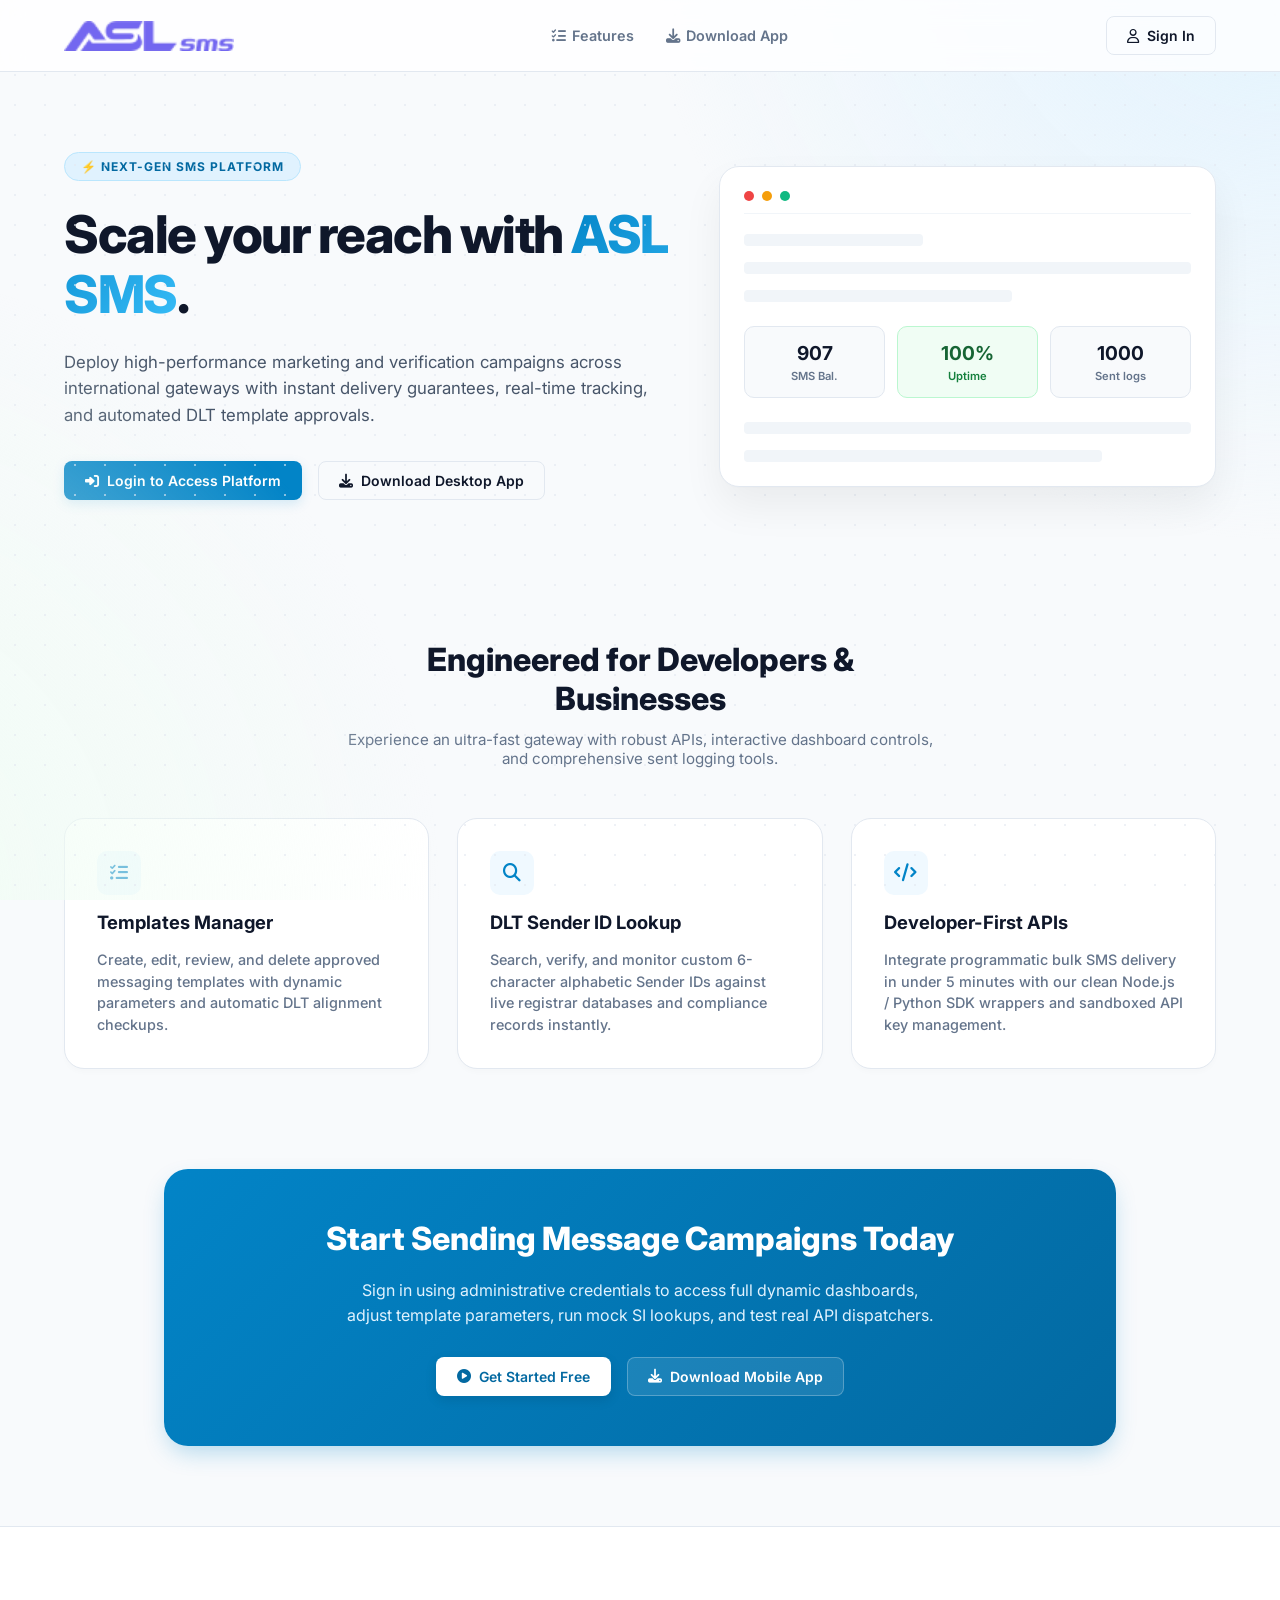
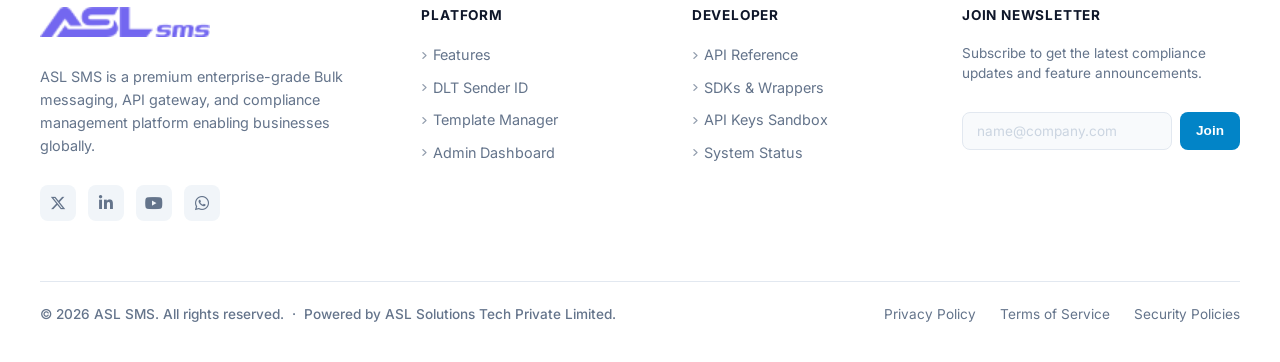
==== index.html @ 29012295 "check updates" ====
<!DOCTYPE html>
<html lang="en">
<head>
  <meta charset="UTF-8">
  <meta http-equiv="X-UA-Compatible" content="IE=edge">
  <meta name="viewport" content="width=device-width, initial-scale=1.0">
  <meta name="description" content="ASL SMS - High-Performance Bulk SMS & Notification Platform">
  <title>ASL SMS | Bulk Messaging Platform</title>
  <!-- Google Fonts: Inter -->
  <link rel="preconnect" href="https://fonts.googleapis.com">
  <link rel="preconnect" href="https://fonts.gstatic.com" crossorigin>
  <link href="https://fonts.googleapis.com/css2?family=Inter:wght@300;400;500;600;700;800&display=swap" rel="stylesheet">
  <!-- Font Awesome -->
  <link rel="stylesheet" href="https://cdnjs.cloudflare.com/ajax/libs/font-awesome/6.4.0/css/all.min.css">
  <!-- Standardized Styles -->
  <link rel="stylesheet" href="assets/css/style.css">
  <style>
    /* ---- Header/Navbar ---- */
    header {
      backdrop-filter: blur(12px);
      background: rgba(255, 255, 255, 0.8);
      border-bottom: 1px solid var(--border);
      position: sticky;
      top: 0;
      z-index: 100;
      transition: all 0.3s ease;
    }

    .nav-container {
      max-width: 1200px;
      margin: 0 auto;
      padding: 16px 24px;
      display: flex;
      align-items: center;
      justify-content: space-between;
    }

    .logo-wrap {
      display: flex;
      align-items: center;
      text-decoration: none;
      margin-bottom: 0 !important;
    }

    .logo-img {
      height: 30px;
      object-fit: contain;
      margin-bottom: 0 !important;
    }

    .nav-links {
      display: flex;
      align-items: center;
      gap: 32px;
    }

    .nav-link {
      color: var(--text-muted);
      text-decoration: none;
      font-size: 0.9rem;
      font-weight: 600;
      transition: color 0.2s;
    }

    .nav-link:hover {
      color: var(--brand);
    }

    .nav-actions {
      display: flex;
      align-items: center;
      gap: 16px;
    }

    .btn {
      padding: 10px 20px;
      border-radius: 8px;
      font-size: 0.875rem;
      font-weight: 600;
      text-decoration: none;
      transition: all 0.2s;
      cursor: pointer;
      display: inline-flex;
      align-items: center;
      gap: 8px;
    }

    .btn-text {
      color: var(--text-muted);
    }

    .btn-text:hover {
      color: var(--brand);
    }

    .btn-primary {
      background: var(--brand);
      color: white;
      box-shadow: 0 4px 12px rgba(2, 132, 199, 0.15);
      border: 1px solid transparent;
    }

    .btn-primary:hover {
      background: var(--brand-dark);
      transform: translateY(-1px);
      box-shadow: 0 6px 16px rgba(2, 132, 199, 0.25);
    }

    .btn-outline {
      background: transparent;
      border: 1px solid var(--border);
      color: var(--text);
    }

    .btn-outline:hover {
      background: #f1f5f9;
      border-color: #cbd5e1;
    }

    /* ---- Hero Section ---- */
    .hero {
      max-width: 1200px;
      margin: 0 auto;
      padding: 80px 24px;
      display: grid;
      grid-template-columns: 1.1fr 0.9fr;
      gap: 48px;
      align-items: center;
    }

    .hero-content {
      display: flex;
      flex-direction: column;
      gap: 24px;
    }

    .hero-tag {
      align-self: flex-start;
      background: #e0f2fe;
      border: 1px solid #bae6fd;
      padding: 6px 16px;
      border-radius: 30px;
      font-size: 0.75rem;
      font-weight: 700;
      color: var(--brand-dark);
      text-transform: uppercase;
      letter-spacing: 1px;
    }

    .hero-title {
      font-size: 3.25rem;
      font-weight: 800;
      line-height: 1.15;
      letter-spacing: -1.5px;
      color: var(--text);
    }

    .hero-title span {
      background: linear-gradient(135deg, var(--brand), var(--brand-light));
      -webkit-background-clip: text;
      background-clip: text;
      -webkit-text-fill-color: transparent;
    }

    .hero-desc {
      font-size: 1.05rem;
      line-height: 1.6;
      color: #475569;
    }

    .hero-actions {
      display: flex;
      align-items: center;
      gap: 16px;
      margin-top: 8px;
    }

    /* Floating dashboard mockup */
    .hero-visual {
      position: relative;
      display: flex;
      justify-content: center;
      align-items: center;
    }

    .mockup-card {
      width: 100%;
      background: var(--bg-card);
      border: 1px solid var(--border);
      border-radius: 20px;
      padding: 24px;
      box-shadow: 0 20px 40px rgba(0,0,0,0.06), 0 1px 3px rgba(0,0,0,0.02);
      position: relative;
      animation: float 6s ease-in-out infinite;
    }

    @keyframes float {
      0%, 100% { transform: translateY(0); }
      50% { transform: translateY(-10px); }
    }

    .mockup-header {
      display: flex;
      align-items: center;
      gap: 8px;
      margin-bottom: 20px;
      padding-bottom: 12px;
      border-bottom: 1px solid #f1f5f9;
    }

    .mockup-dot {
      width: 10px;
      height: 10px;
      border-radius: 50%;
    }

    .mockup-dot.red { background-color: #ef4444; }
    .mockup-dot.yellow { background-color: #f59e0b; }
    .mockup-dot.green { background-color: #10b981; }

    .mockup-body {
      display: flex;
      flex-direction: column;
      gap: 16px;
    }

    .mockup-bar {
      height: 12px;
      background: #f1f5f9;
      border-radius: 4px;
      width: 100%;
    }

    .mockup-bar.short {
      width: 60%;
    }

    .mockup-stats-grid {
      display: grid;
      grid-template-columns: repeat(3, 1fr);
      gap: 12px;
      margin: 8px 0;
    }

    .mockup-stat-box {
      background: #f8fafc;
      border: 1px solid var(--border);
      border-radius: 10px;
      padding: 14px;
      text-align: center;
    }

    .mockup-stat-val {
      font-size: 1.2rem;
      font-weight: 700;
      color: var(--text);
    }

    .mockup-stat-lbl {
      font-size: 0.7rem;
      color: var(--text-muted);
      margin-top: 4px;
      font-weight: 600;
    }

    /* ---- Features Section ---- */
    .features {
      max-width: 1200px;
      margin: 0 auto;
      padding: 60px 24px;
    }

    .section-header {
      text-align: center;
      max-width: 600px;
      margin: 0 auto 50px auto;
      display: flex;
      flex-direction: column;
      gap: 12px;
    }

    .section-title {
      font-size: 2rem;
      font-weight: 800;
      color: var(--text);
    }

    .section-desc {
      font-size: 0.95rem;
      color: var(--text-muted);
    }

    .features-grid {
      display: grid;
      grid-template-columns: repeat(3, 1fr);
      gap: 28px;
    }

    .feature-card {
      background: var(--bg-card);
      border: 1px solid var(--border);
      border-radius: 20px;
      padding: 32px;
      transition: all 0.3s ease;
      display: flex;
      flex-direction: column;
      gap: 16px;
      box-shadow: 0 4px 6px -1px rgba(0,0,0,0.02);
    }

    .feature-card:hover {
      transform: translateY(-4px);
      box-shadow: 0 12px 20px -3px rgba(0,0,0,0.05), 0 4px 6px -2px rgba(0,0,0,0.05);
      border-color: var(--brand-light);
    }

    .feature-icon {
      width: 44px;
      height: 44px;
      border-radius: 10px;
      background: #f0f9ff;
      color: var(--brand);
      display: flex;
      align-items: center;
      justify-content: center;
      font-size: 18px;
    }

    .feature-title {
      font-size: 1.15rem;
      font-weight: 700;
      color: var(--text);
    }

    .feature-desc {
      font-size: 0.9rem;
      line-height: 1.5;
      color: var(--text-muted);
      font-weight: 500;
    }

    /* ---- CTA Section ---- */
    .cta {
      max-width: 1000px;
      margin: 40px auto 80px auto;
      padding: 0 24px;
    }

    .cta-card {
      background: linear-gradient(135deg, #0284c7 0%, #0369a1 100%);
      border-radius: 24px;
      padding: 50px 40px;
      text-align: center;
      position: relative;
      overflow: hidden;
      box-shadow: 0 10px 25px -5px rgba(2, 132, 199, 0.3);
      display: flex;
      flex-direction: column;
      align-items: center;
      gap: 20px;
      color: white;
    }

    .cta-title {
      font-size: 2rem;
      font-weight: 800;
      color: #fff;
    }

    .cta-desc {
      font-size: 1rem;
      color: #e0f2fe;
      max-width: 600px;
      line-height: 1.6;
    }

    .cta-card .btn-outline {
      background: rgba(255,255,255,0.1);
      border-color: rgba(255,255,255,0.25);
      color: white;
    }
    .cta-card .btn-outline:hover {
      background: rgba(255,255,255,0.2);
    }

    .cta-card .btn-primary {
      background: white;
      color: var(--brand-dark);
      box-shadow: 0 4px 12px rgba(0,0,0,0.1);
    }
    .cta-card .btn-primary:hover {
      background: #f8fafc;
      transform: translateY(-1px);
    }

    /* ---- Footer ---- */
    footer {
      background: var(--bg-card);
      border-top: 1px solid var(--border);
      padding: 80px 24px 40px 24px;
      margin-top: 80px;
      position: relative;
      z-index: 10;
    }

    .footer-container {
      max-width: 1200px;
      margin: 0 auto;
      display: grid;
      grid-template-columns: 1.2fr 0.8fr 0.8fr 1fr;
      gap: 48px;
    }

    .footer-col {
      display: flex;
      flex-direction: column;
      gap: 20px;
    }

    .footer-logo-desc {
      font-size: 0.9rem;
      line-height: 1.6;
      color: var(--text-muted);
      margin-top: 8px;
    }

    .footer-socials {
      display: flex;
      gap: 12px;
      margin-top: 8px;
    }

    .footer-social-icon {
      width: 36px;
      height: 36px;
      border-radius: 8px;
      background: #f1f5f9;
      color: var(--text-muted);
      display: flex;
      align-items: center;
      justify-content: center;
      font-size: 16px;
      text-decoration: none;
      transition: all 0.2s ease;
      border: 1px solid transparent;
    }

    .footer-social-icon:hover {
      background: var(--brand);
      color: white;
      transform: translateY(-2px);
      box-shadow: 0 4px 10px var(--brand-glow);
    }

    .footer-title {
      font-size: 0.85rem;
      font-weight: 700;
      text-transform: uppercase;
      letter-spacing: 0.8px;
      color: var(--text);
    }

    .footer-links {
      display: flex;
      flex-direction: column;
      gap: 12px;
      list-style: none;
    }

    .footer-link {
      font-size: 0.9rem;
      color: var(--text-muted);
      text-decoration: none;
      transition: color 0.15s ease, padding-left 0.15s ease;
      display: inline-flex;
      align-items: center;
    }

    .footer-link:hover {
      color: var(--brand);
      padding-left: 4px;
    }

    .footer-newsletter-desc {
      font-size: 0.85rem;
      line-height: 1.5;
      color: var(--text-muted);
    }

    .footer-newsletter-form {
      display: flex;
      gap: 8px;
      margin-top: 8px;
    }

    .footer-newsletter-form input {
      flex: 1;
      padding: 10px 14px;
      border: 1px solid var(--border);
      border-radius: 8px;
      font-size: 0.85rem;
      outline: none;
      background: #f8fafc;
      transition: all 0.2s;
    }

    .footer-newsletter-form input:focus {
      background: white;
      border-color: var(--brand);
      box-shadow: 0 0 0 3px var(--brand-glow);
    }

    .footer-newsletter-form button {
      padding: 10px 16px;
      background: var(--brand);
      color: white;
      border: none;
      border-radius: 8px;
      cursor: pointer;
      font-size: 0.85rem;
      font-weight: 600;
      transition: all 0.2s;
    }

    .footer-newsletter-form button:hover {
      background: var(--brand-hover);
    }

    /* Footer Bottom copyright */
    .footer-bottom {
      max-width: 1200px;
      margin: 60px auto 0 auto;
      padding-top: 24px;
      border-top: 1px solid var(--border);
      display: flex;
      justify-content: space-between;
      align-items: center;
      flex-wrap: wrap;
      gap: 16px;
    }

    .footer-copyright {
      font-size: 0.85rem;
      color: var(--text-muted);
      font-weight: 500;
    }

    .footer-bottom-links {
      display: flex;
      gap: 24px;
    }

    .footer-bottom-link {
      font-size: 0.85rem;
      color: var(--text-muted);
      text-decoration: none;
      transition: color 0.15s;
    }

    .footer-bottom-link:hover {
      color: var(--brand);
    }

    /* ---- Responsive ---- */
    @media (max-width: 960px) {
      .hero {
        grid-template-columns: 1fr;
        padding: 50px 24px;
        text-align: center;
      }
      .hero-tag {
        align-self: center;
      }
      .hero-actions {
        justify-content: center;
      }
      .hero-title {
        font-size: 2.5rem;
      }
      .features-grid {
        grid-template-columns: 1fr;
      }
      .cta-card {
        padding: 40px 24px;
      }
      .footer-container {
        grid-template-columns: 1fr 1fr;
        gap: 40px;
      }
    }

    @media (max-width: 560px) {
      footer {
        padding: 60px 20px 30px 20px;
        margin-top: 60px;
      }
      .footer-container {
        grid-template-columns: 1fr;
        gap: 32px;
      }
      .footer-bottom {
        flex-direction: column;
        align-items: center;
        text-align: center;
        margin-top: 40px;
        gap: 12px;
      }
      .footer-bottom-links {
        justify-content: center;
        flex-wrap: wrap;
        gap: 16px;
      }
    }
  </style>
</head>
<body>

  <div class="bg-decor"></div>
  <div class="bg-grid"></div>

  <!-- NAVBAR -->
  <header>
    <div class="nav-container">
      <a href="index.html" class="logo-wrap">
        <img class="logo-img" src="assets/img/logo/logo.png" alt="ASL SMS Logo">
      </a>

      <div class="nav-links">
        <a href="#features" class="nav-link"><i class="fa-solid fa-list-check" style="margin-right: 6px;"></i>Features</a>
        <a href="#" class="nav-link" onclick="triggerAppDownload(event)"><i class="fa-solid fa-download" style="margin-right: 6px;"></i>Download App</a>
      </div>

      <div class="nav-actions">
        <a href="login.html" class="btn btn-outline" id="signInBtn"><i class="fa-regular fa-user"></i>Sign In</a>
        <a href="dashboard.html" class="btn btn-primary" id="launchBtn" style="display: none;"><i class="fa-solid fa-chart-simple"></i>Go to Dashboard</a>
      </div>
    </div>
  </header>

  <!-- HERO SECTION -->
  <section class="hero">
    <div class="hero-content">
      <span class="hero-tag">⚡ Next-Gen SMS Platform</span>
      <h1 class="hero-title">Scale your reach with <span>ASL SMS</span>.</h1>
      <p class="hero-desc">Deploy high-performance marketing and verification campaigns across international gateways with instant delivery guarantees, real-time tracking, and automated DLT template approvals.</p>
      
      <div class="hero-actions">
        <a href="login.html" class="btn btn-primary" id="heroPrimaryBtn"><i class="fa-solid fa-right-to-bracket"></i>Login to Access Platform</a>
        <a href="#" class="btn btn-outline" onclick="triggerAppDownload(event)"><i class="fa-solid fa-download"></i>Download Desktop App</a>
      </div>
    </div>

    <div class="hero-visual">
      <div class="mockup-card">
        <div class="mockup-header">
          <span class="mockup-dot red"></span>
          <span class="mockup-dot yellow"></span>
          <span class="mockup-dot green"></span>
        </div>
        <div class="mockup-body">
          <div class="mockup-bar" style="width: 40%"></div>
          <div class="mockup-bar"></div>
          <div class="mockup-bar short"></div>
          
          <div class="mockup-stats-grid">
            <div class="mockup-stat-box">
              <div class="mockup-stat-val">907</div>
              <div class="mockup-stat-lbl">SMS Bal.</div>
            </div>
            <div class="mockup-stat-box" style="background: #f0fdf4; border-color: #bbf7d0;">
              <div class="mockup-stat-val" style="color: #166534;">100%</div>
              <div class="mockup-stat-lbl" style="color: #15803d;">Uptime</div>
            </div>
            <div class="mockup-stat-box">
              <div class="mockup-stat-val">1000</div>
              <div class="mockup-stat-lbl">Sent logs</div>
            </div>
          </div>

          <div class="mockup-bar"></div>
          <div class="mockup-bar" style="width: 80%;"></div>
        </div>
      </div>
    </div>
  </section>

  <!-- FEATURES -->
  <section class="features" id="features">
    <div class="section-header">
      <h2 class="section-title">Engineered for Developers & Businesses</h2>
      <p class="section-desc">Experience an ultra-fast gateway with robust APIs, interactive dashboard controls, and comprehensive sent logging tools.</p>
    </div>

    <div class="features-grid">
      <!-- Card 1 -->
      <div class="feature-card">
        <div class="feature-icon">
          <i class="fa-solid fa-list-check"></i>
        </div>
        <h3 class="feature-title">Templates Manager</h3>
        <p class="feature-desc">Create, edit, review, and delete approved messaging templates with dynamic parameters and automatic DLT alignment checkups.</p>
      </div>

      <!-- Card 2 -->
      <div class="feature-card">
        <div class="feature-icon">
          <i class="fa-solid fa-magnifying-glass"></i>
        </div>
        <h3 class="feature-title">DLT Sender ID Lookup</h3>
        <p class="feature-desc">Search, verify, and monitor custom 6-character alphabetic Sender IDs against live registrar databases and compliance records instantly.</p>
      </div>

      <!-- Card 3 -->
      <div class="feature-card">
        <div class="feature-icon">
          <i class="fa-solid fa-code"></i>
        </div>
        <h3 class="feature-title">Developer-First APIs</h3>
        <p class="feature-desc">Integrate programmatic bulk SMS delivery in under 5 minutes with our clean Node.js / Python SDK wrappers and sandboxed API key management.</p>
      </div>
    </div>
  </section>

  <!-- CTA -->
  <section class="cta">
    <div class="cta-card">
      <h2 class="cta-title">Start Sending Message Campaigns Today</h2>
      <p class="cta-desc">Sign in using administrative credentials to access full dynamic dashboards, adjust template parameters, run mock SI lookups, and test real API dispatchers.</p>
      
      <div class="hero-actions">
        <a href="login.html" class="btn btn-primary" id="ctaPrimaryBtn"><i class="fa-solid fa-circle-play"></i>Get Started Free</a>
        <a href="#" class="btn btn-outline" onclick="triggerAppDownload(event)"><i class="fa-solid fa-download"></i>Download Mobile App</a>
      </div>
    </div>
  </section>

  <!-- FOOTER -->
  <footer>
    <div class="footer-container">
      <!-- Col 1: Brand & Logo -->
      <div class="footer-col">
        <a href="index.html" class="logo-wrap" style="text-align: left; margin-bottom: 0;">
          <img class="logo-img" src="assets/img/logo/logo.png" alt="ASL SMS Logo">
        </a>
        <p class="footer-logo-desc">ASL SMS is a premium enterprise-grade Bulk messaging, API gateway, and compliance management platform enabling businesses globally.</p>
        <div class="footer-socials">
          <a href="#" class="footer-social-icon" aria-label="X"><i class="fa-brands fa-x-twitter"></i></a>
          <a href="#" class="footer-social-icon" aria-label="LinkedIn"><i class="fa-brands fa-linkedin-in"></i></a>
          <a href="#" class="footer-social-icon" aria-label="Github"><i class="fa-brands fa-youtube"></i></a>
          <a href="#" class="footer-social-icon" aria-label="Status"><i class="fa-brands fa-whatsapp"></i></a>
        </div>
      </div>

      <!-- Col 2: Platform Features -->
      <div class="footer-col">
        <h4 class="footer-title">Platform</h4>
        <ul class="footer-links">
          <li><a href="#features" class="footer-link"><i class="fa-solid fa-angle-right" style="font-size: 10px; margin-right: 6px; opacity: 0.7;"></i>Features</a></li>
          <li><a href="login.html" class="footer-link"><i class="fa-solid fa-angle-right" style="font-size: 10px; margin-right: 6px; opacity: 0.7;"></i>DLT Sender ID</a></li>
          <li><a href="login.html" class="footer-link"><i class="fa-solid fa-angle-right" style="font-size: 10px; margin-right: 6px; opacity: 0.7;"></i>Template Manager</a></li>
          <li><a href="dashboard.html" class="footer-link"><i class="fa-solid fa-angle-right" style="font-size: 10px; margin-right: 6px; opacity: 0.7;"></i>Admin Dashboard</a></li>
        </ul>
      </div>

      <!-- Col 3: Support & Resources -->
      <div class="footer-col">
        <h4 class="footer-title">Developer</h4>
        <ul class="footer-links">
          <li><a href="login.html" class="footer-link"><i class="fa-solid fa-angle-right" style="font-size: 10px; margin-right: 6px; opacity: 0.7;"></i>API Reference</a></li>
          <li><a href="login.html" class="footer-link"><i class="fa-solid fa-angle-right" style="font-size: 10px; margin-right: 6px; opacity: 0.7;"></i>SDKs & Wrappers</a></li>
          <li><a href="login.html" class="footer-link"><i class="fa-solid fa-angle-right" style="font-size: 10px; margin-right: 6px; opacity: 0.7;"></i>API Keys Sandbox</a></li>
          <li><a href="#" class="footer-link"><i class="fa-solid fa-angle-right" style="font-size: 10px; margin-right: 6px; opacity: 0.7;"></i>System Status</a></li>
        </ul>
      </div>

      <!-- Col 4: Newsletter -->
      <div class="footer-col">
        <h4 class="footer-title">Join Newsletter</h4>
        <p class="footer-newsletter-desc">Subscribe to get the latest compliance updates and feature announcements.</p>
        <form class="footer-newsletter-form" onsubmit="event.preventDefault(); showToast('🎉 Subscribed successfully!');">
          <input type="email" placeholder="name@company.com" required>
          <button type="submit">Join</button>
        </form>
      </div>
    </div>

    <!-- Footer Bottom copyright -->
    <div class="footer-bottom">
      <div class="footer-copyright">
        © 2026 ASL SMS. All rights reserved. &nbsp;·&nbsp; Powered by <a href="#" class="footer-bottom-link">ASL Solutions Tech Private Limited.</a>
      </div>
      <div class="footer-bottom-links">
        <a href="#" class="footer-bottom-link">Privacy Policy</a>
        <a href="#" class="footer-bottom-link">Terms of Service</a>
        <a href="#" class="footer-bottom-link">Security Policies</a>
      </div>
    </div>
  </footer>

  <!-- Core Utilities -->
  <script src="assets/js/index.js"></script>
  <script>
    // Download App handler with premium micro-toasts
    function triggerAppDownload(e) {
      if (e) e.preventDefault();
      showToast('📥 ASL SMS App download started automatically...');
      setTimeout(() => {
        showToast('🎉 ASL_SMS_Setup.exe successfully downloaded! Open to install.');
      }, 1500);
    }

    // Dynamic session and button layout routing
    document.addEventListener('DOMContentLoaded', () => {
      const userData = sessionStorage.getItem('asl_user');
      
      const signInBtn = document.getElementById('signInBtn');
      const launchBtn = document.getElementById('launchBtn');
      
      const heroPrimaryBtn = document.getElementById('heroPrimaryBtn');
      const ctaPrimaryBtn = document.getElementById('ctaPrimaryBtn');

      if (userData) {
        // User is logged in: Route all actions straight to dashboard
        if (signInBtn) signInBtn.style.display = 'none';
        
        if (launchBtn) {
          launchBtn.style.display = 'inline-flex';
        }
        
        if (heroPrimaryBtn) {
          heroPrimaryBtn.innerHTML = '<i class="fa-solid fa-chart-simple"></i>Go to Dashboard';
          heroPrimaryBtn.href = 'dashboard.html';
        }
        
        if (ctaPrimaryBtn) {
          ctaPrimaryBtn.innerHTML = '<i class="fa-solid fa-chart-simple"></i>Go to Dashboard';
          ctaPrimaryBtn.href = 'dashboard.html';
        }
      } else {
        // User is not logged in: Clean flow to portal
        if (signInBtn) signInBtn.style.display = 'inline-flex';
        if (launchBtn) launchBtn.style.display = 'none';
      }
    });
  </script>

</body>
</html>
---- assets/css/style.css ----
*, *::before, *::after {
  box-sizing: border-box;
  margin: 0;
  padding: 0;
}

:root {
  --brand: #0284c7; /* Sky Blue */
  --brand-hover: #0369a1;
  --brand-dark: #0369a1;
  --brand-light: #38bdf8;
  --brand-glow: rgba(2, 132, 199, 0.15);
  --bg-main: #f8fafc;
  --bg-card: #ffffff;
  --text: #0f172a;
  --text-muted: #64748b;
  --border: #e2e8f0;
  --border-color: #e2e8f0;
  --error: #ef4444;
  --success: #10b981;
  --warning: #f59e0b;
  --danger: #ef4444;
  --info: #0ea5e9;
  --card-shadow: 0 1px 3px 0 rgba(0, 0, 0, 0.05), 0 1px 2px -1px rgba(0, 0, 0, 0.05);
  --card-shadow-hover: 0 4px 6px -1px rgba(0, 0, 0, 0.05), 0 2px 4px -2px rgba(0, 0, 0, 0.05);
  --font: 'Inter', sans-serif;
}

body, html {
  font-family: var(--font);
  background-color: var(--bg-main);
  color: var(--text);
}

a {
  text-decoration: none;
}

/* Custom Sleek Scrollbar */
::-webkit-scrollbar {
  width: 6px;
  height: 6px;
}
::-webkit-scrollbar-track {
  background: transparent;
}
::-webkit-scrollbar-thumb {
  background: #cbd5e1;
  border-radius: 4px;
}
::-webkit-scrollbar-thumb:hover {
  background: #94a3b8;
}

/* --- Common Auth Body Reset --- */
.auth-body {
  min-height: 100vh;
  margin: 0;
  font-family: var(--font);
  background-color: var(--bg-main);
  color: var(--text);
  display: flex;
  align-items: center;
  justify-content: center;
  overflow-x: hidden;
  position: relative;
}

/* ---- Abstract Background ---- */
.bg-decor {
  position: fixed;
  inset: 0;
  z-index: 0;
  pointer-events: none;
  background: radial-gradient(circle 800px at 100% -100px, #e0f2fe 0%, transparent 80%),
              radial-gradient(circle 800px at -200px 100%, #f0fdf4 0%, transparent 80%);
}

.bg-grid {
  position: fixed;
  inset: 0;
  z-index: 0;
  pointer-events: none;
  background-image: radial-gradient(circle, #e2e8f0 1px, transparent 1px);
  background-size: 30px 30px;
  opacity: 0.6;
}

/* ---- Unified Clean Card Canvas ---- */
.login-card, .reset-card, .change-card, .success-card {
  width: 100%;
  max-width: 440px;
  background-color: var(--bg-card);
  border: 1px solid var(--border);
  border-radius: 16px;
  padding: 40px 32px;
  box-shadow: 0 10px 25px -5px rgba(0, 0, 0, 0.05), 0 8px 10px -6px rgba(0, 0, 0, 0.03);
  position: relative;
  z-index: 10;
  animation: slideUp 0.35s cubic-bezier(0.16, 1, 0.3, 1);
}

@keyframes slideUp {
  from { opacity: 0; transform: translateY(15px); }
  to   { opacity: 1; transform: translateY(0); }
}

/* ---- Logo & Typography ---- */
.logo-wrap {
  text-align: center;
  margin-bottom: 28px;
}
.logo-img {
  height: 34px;
  object-fit: contain;
  margin-bottom: 8px;
}
.logo-subtitle {
  font-size: 0.8rem;
  color: var(--text-muted);
  font-weight: 600;
  letter-spacing: 0.3px;
}

.card-title {
  font-size: 1.35rem;
  font-weight: 700;
  color: var(--text);
  margin-bottom: 6px;
}
.card-desc {
  font-size: 0.8rem;
  color: var(--text-muted);
  margin-bottom: 24px;
  line-height: 1.5;
}

/* ---- Hint Instruction Box ---- */
.hint-box {
  background: #f0f9ff;
  border: 1px solid #bae6fd;
  border-radius: 8px;
  padding: 10px 14px;
  margin-bottom: 24px;
  font-size: 0.78rem;
  color: #0369a1;
  display: flex;
  gap: 8px;
  align-items: flex-start;
}
.hint-box i {
  margin-top: 2px;
}
.hint-box strong {
  font-weight: 700;
}

/* ---- Form Fields ---- */
.form-group {
  margin-bottom: 18px;
}
label {
  display: block;
  font-size: 0.75rem;
  font-weight: 700;
  color: var(--text-muted);
  margin-bottom: 6px;
  letter-spacing: 0.5px;
  text-transform: uppercase;
}

.input-wrap {
  position: relative;
}
.input-wrap i.input-icon {
  position: absolute;
  left: 14px;
  top: 50%;
  transform: translateY(-50%);
  color: #94a3b8;
  font-size: 14px;
}

input[type="email"], input[type="password"], input[type="text"] {
  width: 100%;
  padding: 11px 14px 11px 38px;
  background: #f8fafc;
  border: 1px solid var(--border);
  border-radius: 8px;
  color: var(--text);
  font-size: 0.875rem;
  font-family: var(--font);
  transition: all 0.2s;
  outline: none;
}
input:focus {
  border-color: var(--brand);
  background: #ffffff;
  box-shadow: 0 0 0 3px var(--brand-glow);
}
input::placeholder {
  color: #cbd5e1;
}

.eye-btn {
  position: absolute;
  right: 14px;
  top: 50%;
  transform: translateY(-50%);
  background: none;
  border: none;
  cursor: pointer;
  color: var(--text-muted);
  padding: 4px;
  transition: color 0.2s;
  display: flex;
  align-items: center;
  justify-content: center;
}
.eye-btn:hover {
  color: var(--brand);
}

/* ---- Layout Rows ---- */
.form-row {
  display: flex;
  align-items: center;
  justify-content: space-between;
  margin-bottom: 22px;
}
.checkbox-wrap {
  display: flex;
  align-items: center;
  gap: 8px;
  cursor: pointer;
}
.checkbox-wrap input[type="checkbox"] {
  width: 15px;
  height: 15px;
  accent-color: var(--brand);
  cursor: pointer;
}
.checkbox-label {
  font-size: 0.78rem;
  color: var(--text-muted);
  font-weight: 500;
}
.forgot-link {
  font-size: 0.78rem;
  color: var(--brand);
  text-decoration: none;
  font-weight: 600;
}
.forgot-link:hover {
  color: var(--brand-hover);
  text-decoration: none;
  scale: 1.01;
}
.forgot-link:active {
  scale: 0.99;
}

/* ---- Primary Buttons ---- */
.btn-login, .btn-submit-theme {
  width: 100%;
  padding: 12px;
  background: var(--brand);
  color: #fff;
  font-size: 0.9rem;
  font-weight: 700;
  border: none;
  border-radius: 8px;
  cursor: pointer;
  box-shadow: 0 4px 10px var(--brand-glow);
  transition: all 0.2s;
  display: flex;
  align-items: center;
  justify-content: center;
  gap: 8px;
  text-decoration: none;
}
.btn-login:hover, .btn-submit-theme:hover {
  background: var(--brand-hover);
  box-shadow: 0 6px 14px rgba(2, 132, 199, 0.3);
}

.btn-login .btn-spinner {
  display: none;
  width: 16px;
  height: 16px;
  border: 2px solid rgba(255,255,255,0.3);
  border-top-color: white;
  border-radius: 50%;
  animation: spin 0.6s linear infinite;
}
@keyframes spin {
  to { transform: rotate(360deg); }
}

/* ---- Toast Notifications ---- */
.toast-msg {
  position: fixed;
  bottom: 24px;
  left: 50%;
  transform: translateX(-50%) translateY(20px);
  background-color: #0f172a;
  color: #ffffff;
  padding: 12px 24px;
  border-radius: 8px;
  font-size: 13px;
  font-weight: 600;
  box-shadow: 0 10px 15px -3px rgba(0, 0, 0, 0.2);
  z-index: 200;
  opacity: 0;
  pointer-events: none;
  transition: all 0.3s cubic-bezier(0.16, 1, 0.3, 1);
  display: flex;
  align-items: center;
  gap: 8px;
}
.toast-msg.show {
  opacity: 1;
  transform: translateX(-50%) translateY(0);
}

/* ---- Errors & Footers ---- */
.error-msg {
  display: none;
  margin-top: 12px;
  background: #fef2f2;
  border: 1px solid #fca5a5;
  border-radius: 6px;
  padding: 8px 12px;
  font-size: 0.8rem;
  color: var(--error);
}

.login-footer {
  margin-top: 24px;
  text-align: center;
  font-size: 0.75rem;
  color: var(--text-muted);
  font-weight: 500;
}
.login-footer a {
  color: var(--text-muted);
  text-decoration: none;
  font-weight: 500;
  transition: color 0.15s ease;
}
.login-footer a:hover {
  color: var(--brand-dark);
  text-decoration: none;
  scale: 1.01;
}
.login-footer a:active {
  scale: 0.99;
}

/* ---- Success Alerts ---- */
.success-alert {
  display: none;
  background: #f0fdf4;
  border: 1px solid #bbf7d0;
  border-radius: 8px;
  padding: 14px;
  margin-bottom: 20px;
  color: #166534;
  font-size: 0.8rem;
  line-height: 1.5;
}

/* ---- Navigation Links ---- */
.back-link {
  display: inline-flex;
  align-items: center;
  justify-content: center;
  gap: 8px;
  margin: 24px auto 0 auto;
  font-size: 0.85rem;
  color: var(--text-muted);
  text-decoration: none;
  font-weight: 600;
  transition: all 0.2s ease;
  width: 100%;
}
.back-link i {
  font-size: 0.8rem;
  transition: transform 0.2s ease;
}
.back-link:hover {
  color: var(--brand);
  text-decoration: none;
}
.back-link:hover i {
  transform: translateX(-4px);
}

/* ---- Submit Buttons ---- */
.btn-submit {
  width: 100%;
  padding: 12px;
  background: var(--brand);
  color: #fff;
  font-size: 0.9rem;
  font-weight: 700;
  border: none;
  border-radius: 8px;
  cursor: pointer;
  box-shadow: 0 4px 10px var(--brand-glow);
  transition: all 0.2s;
  display: block;
  text-align: center;
  text-decoration: none;
}
.btn-submit:hover {
  background: var(--brand-hover);
  box-shadow: 0 6px 14px rgba(2, 132, 199, 0.3);
}

/* ---- Success Animations & Rings ---- */
.success-icon-container {
  position: relative;
  display: flex;
  align-items: center;
  justify-content: center;
  margin-bottom: 6px;
}
.pulse-ring {
  position: absolute;
  width: 80px;
  height: 80px;
  border-radius: 50%;
  background-color: rgba(16, 185, 129, 0.1);
  animation: pulse 2s infinite;
}
@keyframes pulse {
  0% { transform: scale(0.9); opacity: 1; }
  100% { transform: scale(1.3); opacity: 0; }
}
.success-icon-wrap {
  width: 64px;
  height: 64px;
  border-radius: 50%;
  background-color: #ecfdf5;
  color: var(--success);
  display: flex;
  align-items: center;
  justify-content: center;
  font-size: 28px;
  z-index: 2;
  box-shadow: 0 4px 10px rgba(16, 185, 129, 0.15);
}
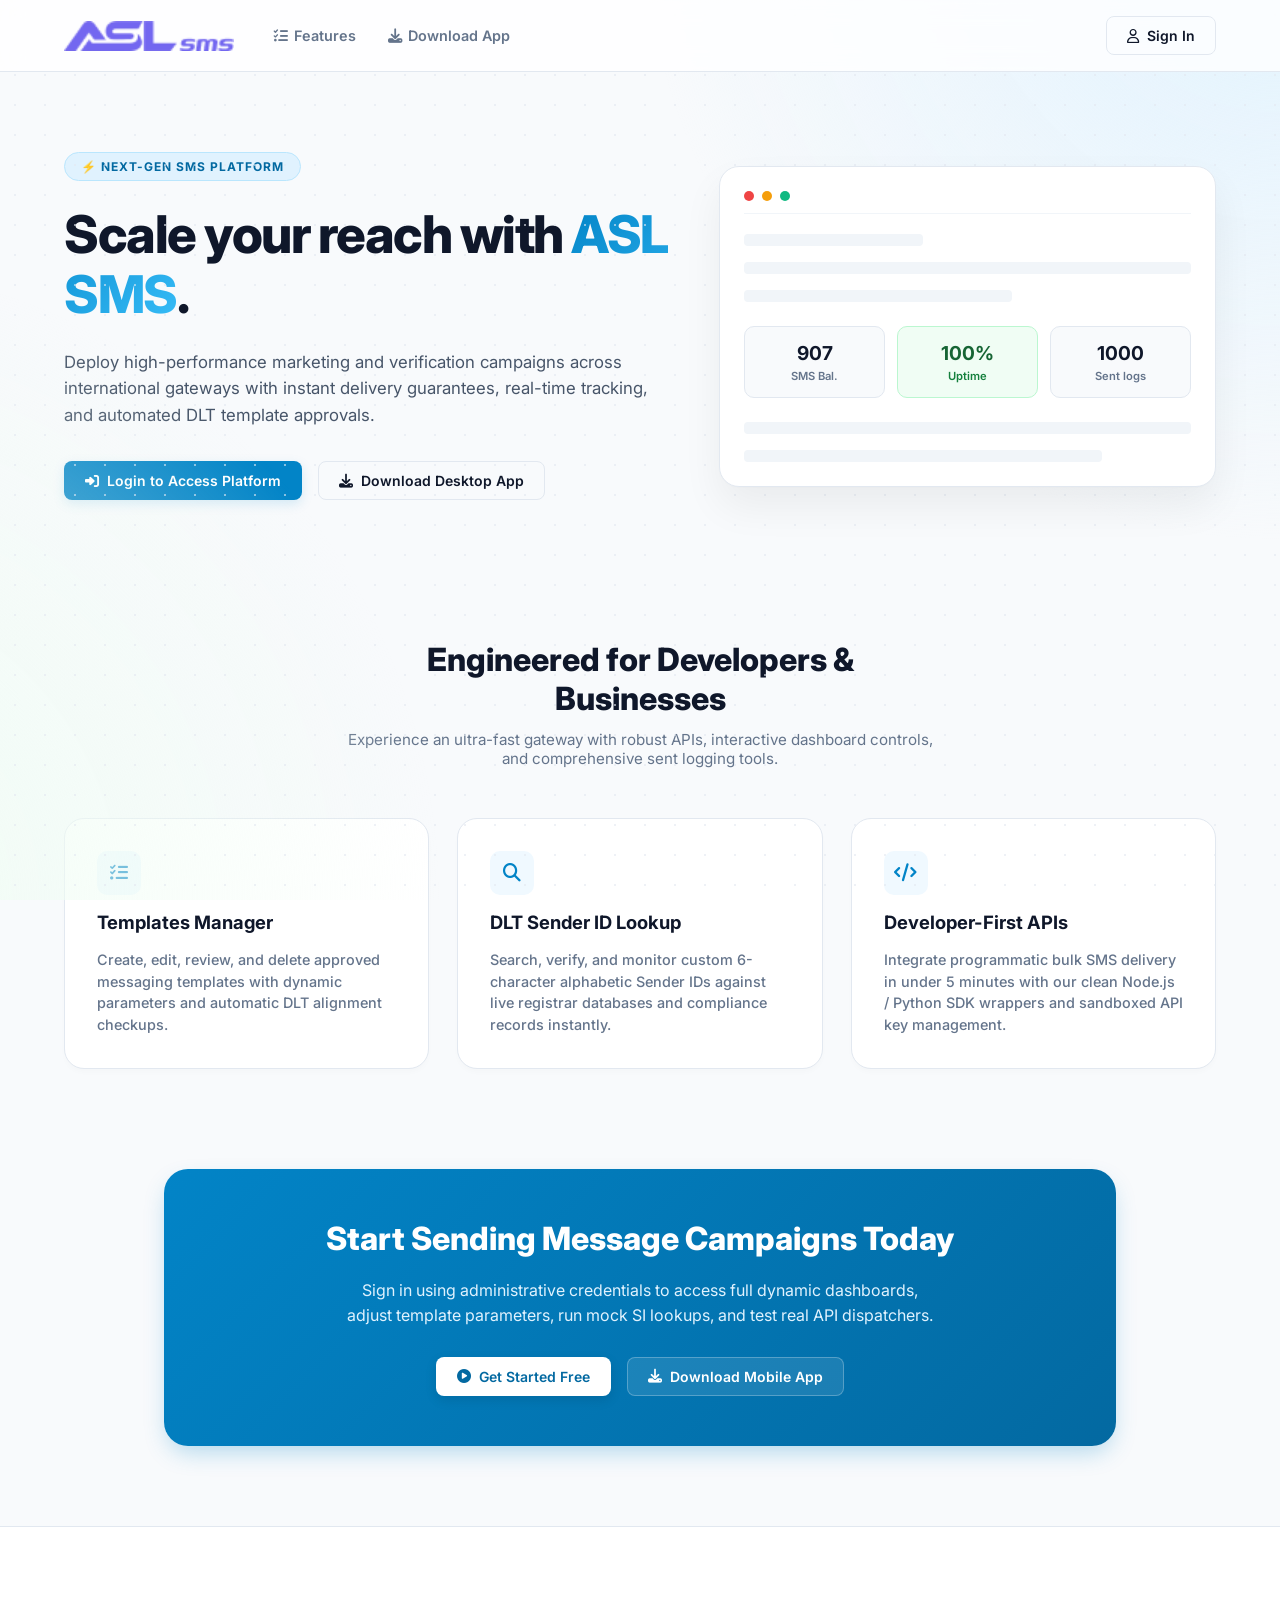
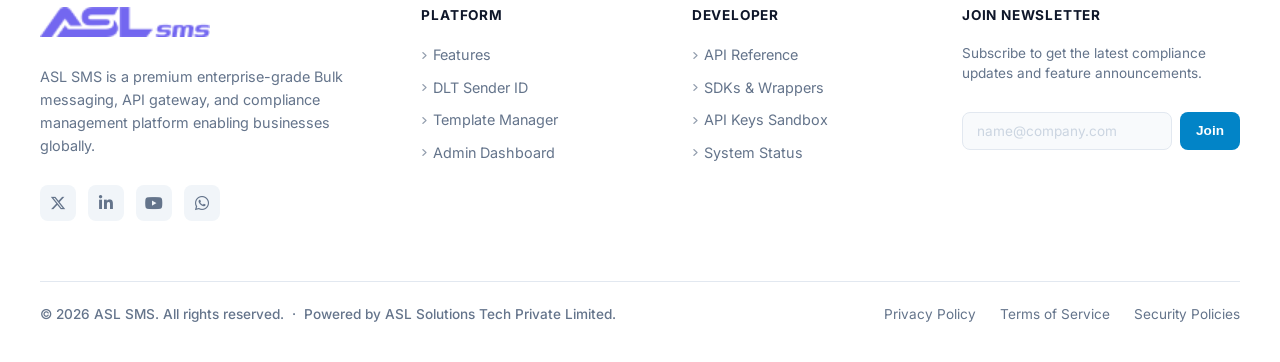
==== commit 9556fef1: "check updates" ====
--- a/index.html
+++ b/index.html
@@ -33,6 +33,7 @@
       display: flex;
       align-items: center;
       justify-content: space-between;
+      position: relative;
     }
 
     .logo-wrap {
@@ -48,6 +49,14 @@
       margin-bottom: 0 !important;
     }
 
+    .nav-menu {
+      display: flex;
+      align-items: center;
+      justify-content: space-between;
+      flex: 1;
+      margin-left: 40px;
+    }
+
     .nav-links {
       display: flex;
       align-items: center;
@@ -70,6 +79,24 @@
       display: flex;
       align-items: center;
       gap: 16px;
+    }
+
+    .nav-toggle {
+      display: none;
+      background: none;
+      border: none;
+      font-size: 1.4rem;
+      color: var(--text-dark);
+      cursor: pointer;
+      padding: 6px 10px;
+      border-radius: 6px;
+      transition: all 0.15s ease;
+      align-items: center;
+      justify-content: center;
+    }
+
+    .nav-toggle:hover {
+      background: rgba(0, 0, 0, 0.05);
     }
 
     .btn {
@@ -563,6 +590,48 @@
 
     /* ---- Responsive ---- */
     @media (max-width: 960px) {
+      .nav-toggle {
+        display: flex; /* Show hamburger button */
+      }
+
+      .nav-menu {
+        display: none; /* Hide default flex layout */
+        flex-direction: column;
+        position: absolute;
+        top: 100%;
+        left: 0;
+        right: 0;
+        background: #ffffff;
+        border-bottom: 1px solid var(--border);
+        padding: 24px;
+        gap: 24px;
+        margin-left: 0;
+        box-shadow: 0 10px 15px -3px rgba(0, 0, 0, 0.05);
+        align-items: stretch;
+        text-align: center;
+        z-index: 99;
+      }
+
+      .nav-menu.open {
+        display: flex; /* Open mobile dropdown! */
+      }
+
+      .nav-links {
+        flex-direction: column;
+        gap: 16px;
+      }
+
+      .nav-actions {
+        flex-direction: column;
+        gap: 12px;
+        width: 100%;
+      }
+
+      .nav-actions .btn {
+        width: 100%;
+        justify-content: center;
+      }
+
       .hero {
         grid-template-columns: 1fr;
         padding: 50px 24px;
@@ -590,20 +659,44 @@
     }
 
     @media (max-width: 560px) {
+      .hero-actions {
+        flex-direction: column;
+        width: 100%;
+        gap: 12px;
+      }
+      .hero-actions .btn {
+        width: 100%;
+        justify-content: center;
+      }
       footer {
         padding: 60px 20px 30px 20px;
         margin-top: 60px;
       }
       .footer-container {
-        grid-template-columns: 1fr;
+        grid-template-columns: 1fr 1fr; /* Keep 2 side-by-side columns! */
         gap: 32px;
+      }
+      .footer-container .footer-col:first-child {
+        grid-column: span 2; /* Brand spans full width */
+      }
+      .footer-container .footer-col:last-child {
+        grid-column: span 2; /* Newsletter spans full width */
       }
       .footer-bottom {
         flex-direction: column;
         align-items: center;
         text-align: center;
         margin-top: 40px;
-        gap: 12px;
+        gap: 16px;
+      }
+      .footer-copyright {
+        display: flex;
+        flex-direction: column;
+        gap: 6px;
+        text-align: center;
+      }
+      .copyright-separator {
+        display: none; /* Hide dot separator on mobile */
       }
       .footer-bottom-links {
         justify-content: center;
@@ -625,14 +718,22 @@
         <img class="logo-img" src="assets/img/logo/logo.png" alt="ASL SMS Logo">
       </a>
 
-      <div class="nav-links">
-        <a href="#features" class="nav-link"><i class="fa-solid fa-list-check" style="margin-right: 6px;"></i>Features</a>
-        <a href="#" class="nav-link" onclick="triggerAppDownload(event)"><i class="fa-solid fa-download" style="margin-right: 6px;"></i>Download App</a>
-      </div>
-
-      <div class="nav-actions">
-        <a href="login.html" class="btn btn-outline" id="signInBtn"><i class="fa-regular fa-user"></i>Sign In</a>
-        <a href="dashboard.html" class="btn btn-primary" id="launchBtn" style="display: none;"><i class="fa-solid fa-chart-simple"></i>Go to Dashboard</a>
+      <!-- Hamburger mobile button -->
+      <button class="nav-toggle" id="navToggleBtn" onclick="toggleMobileNav(event)" aria-label="Toggle Navigation">
+        <i class="fa-solid fa-bars" id="navToggleIcon"></i>
+      </button>
+
+      <!-- Main Navigation Menu (Flex wrappers) -->
+      <div class="nav-menu" id="navMenu">
+        <div class="nav-links">
+          <a href="#features" class="nav-link" onclick="closeMobileNav()"><i class="fa-solid fa-list-check" style="margin-right: 6px;"></i>Features</a>
+          <a href="#" class="nav-link" onclick="triggerAppDownload(event); closeMobileNav();"><i class="fa-solid fa-download" style="margin-right: 6px;"></i>Download App</a>
+        </div>
+
+        <div class="nav-actions">
+          <a href="login.html" class="btn btn-outline" id="signInBtn"><i class="fa-regular fa-user"></i>Sign In</a>
+          <a href="dashboard.html" class="btn btn-primary" id="launchBtn" style="display: none;"><i class="fa-solid fa-chart-simple"></i>Go to Dashboard</a>
+        </div>
       </div>
     </div>
   </header>
@@ -787,7 +888,9 @@
     <!-- Footer Bottom copyright -->
     <div class="footer-bottom">
       <div class="footer-copyright">
-        © 2026 ASL SMS. All rights reserved. &nbsp;·&nbsp; Powered by <a href="#" class="footer-bottom-link">ASL Solutions Tech Private Limited.</a>
+        <span class="copyright-rights">© 2026 ASL SMS. All rights reserved.</span>
+        <span class="copyright-separator">&nbsp;·&nbsp;</span>
+        <span class="copyright-powered">Powered by <a href="#" class="footer-bottom-link">ASL Solutions Tech Private Limited.</a></span>
       </div>
       <div class="footer-bottom-links">
         <a href="#" class="footer-bottom-link">Privacy Policy</a>
@@ -808,6 +911,35 @@
         showToast('🎉 ASL_SMS_Setup.exe successfully downloaded! Open to install.');
       }, 1500);
     }
+
+    // Mobile navigation drawer toggle and click handlers
+    function toggleMobileNav(e) {
+      if (e) e.stopPropagation();
+      const menu = document.getElementById('navMenu');
+      const icon = document.getElementById('navToggleIcon');
+      if (!menu || !icon) return;
+
+      menu.classList.toggle('open');
+      const isOpen = menu.classList.contains('open');
+      icon.className = isOpen ? 'fa-solid fa-xmark' : 'fa-solid fa-bars';
+    }
+
+    function closeMobileNav() {
+      const menu = document.getElementById('navMenu');
+      const icon = document.getElementById('navToggleIcon');
+      if (menu && menu.classList.contains('open')) {
+        menu.classList.remove('open');
+        if (icon) icon.className = 'fa-solid fa-bars';
+      }
+    }
+
+    // Close mobile nav when clicking outside the navbar
+    document.addEventListener('click', (e) => {
+      const header = document.querySelector('header');
+      if (header && !header.contains(e.target)) {
+        closeMobileNav();
+      }
+    });
 
     // Dynamic session and button layout routing
     document.addEventListener('DOMContentLoaded', () => {
--- a/assets/css/style.css
+++ b/assets/css/style.css
@@ -451,3 +451,16 @@
   z-index: 2;
   box-shadow: 0 4px 10px rgba(16, 185, 129, 0.15);
 }
+
+/* Responsive Login Footer */
+
+  .login-footer {
+    display: flex;
+    flex-direction: column;
+    align-items: center;
+    gap: 4px;
+  }
+  .login-footer .footer-divider {
+    display: none;
+  }
+
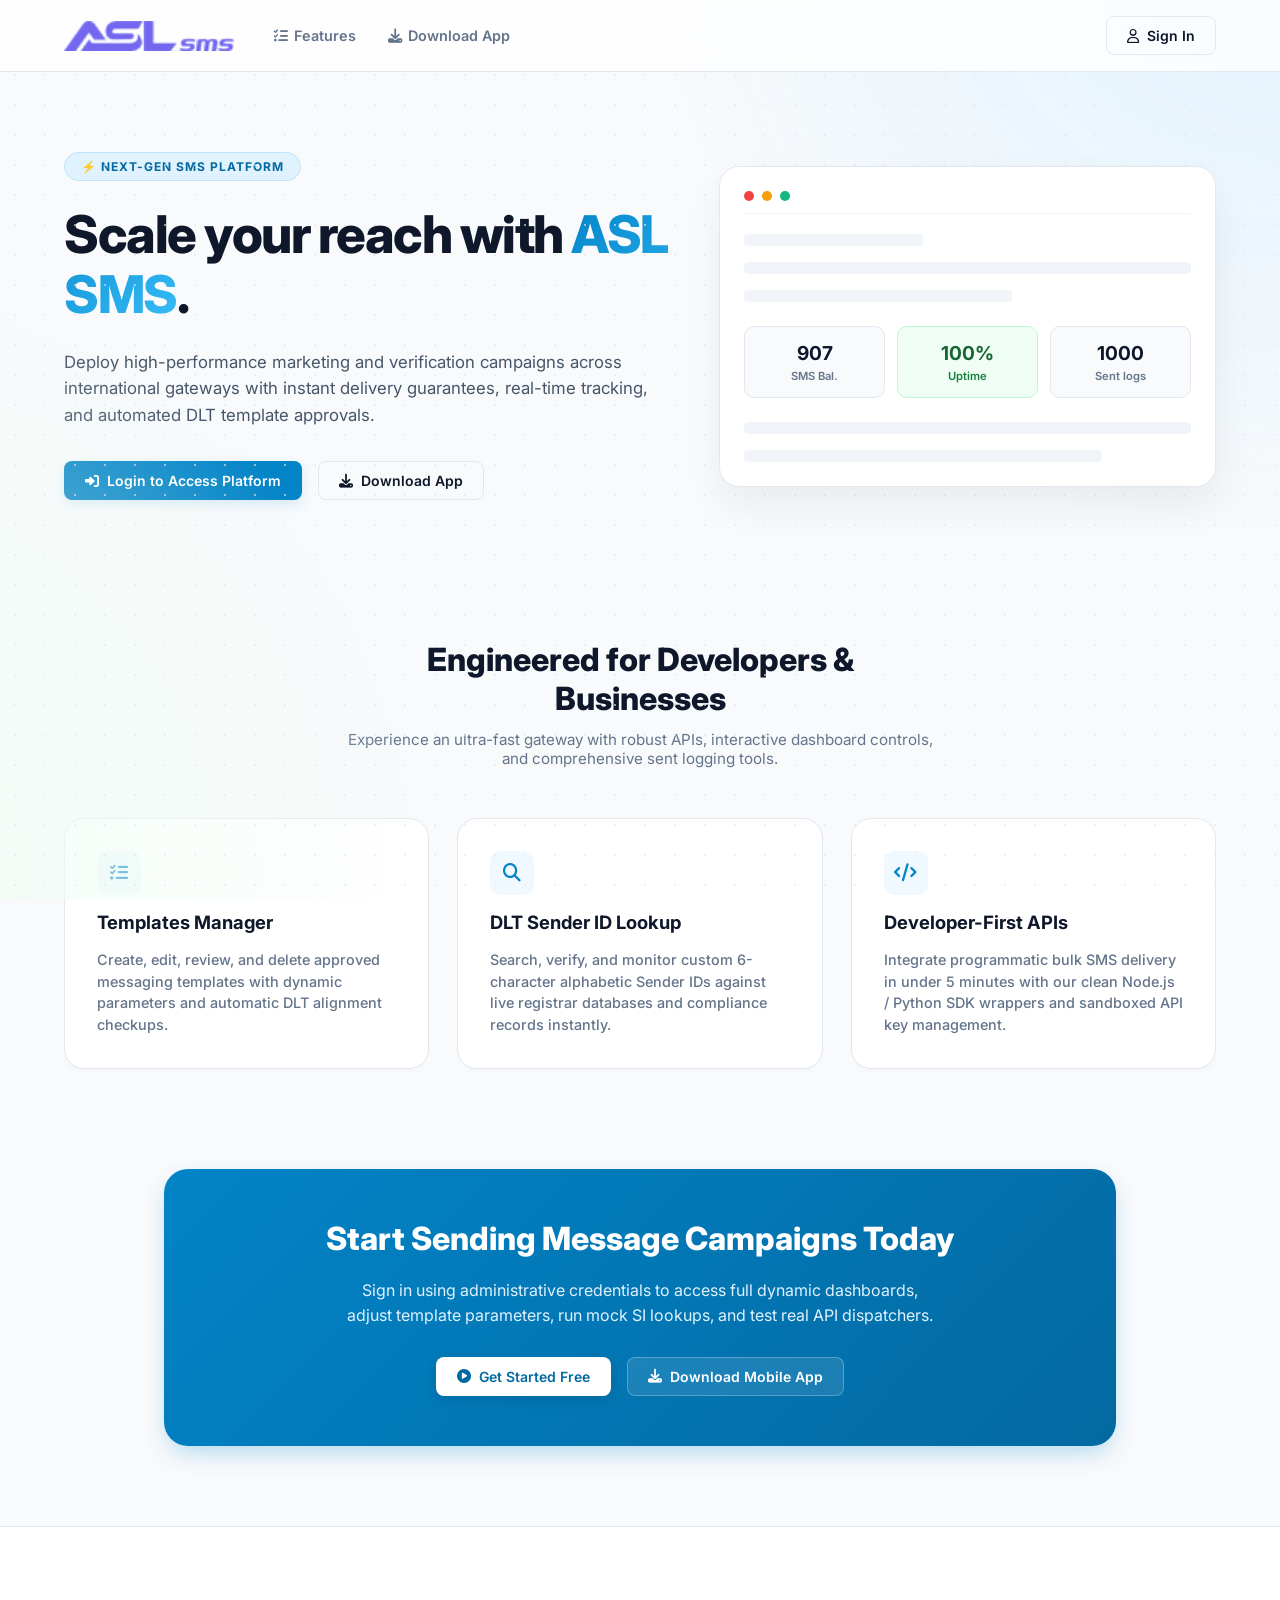
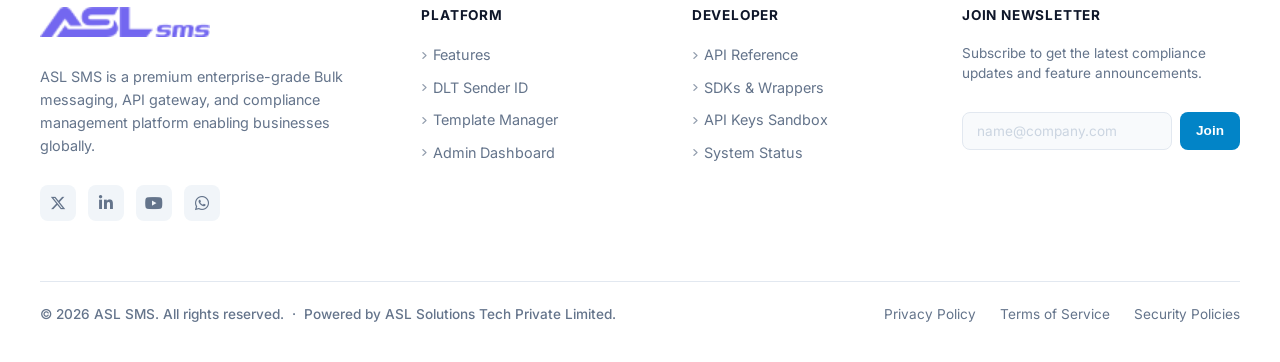
==== commit 664e5454: "dashboar update" ====
--- a/index.html
+++ b/index.html
@@ -747,7 +747,7 @@
       
       <div class="hero-actions">
         <a href="login.html" class="btn btn-primary" id="heroPrimaryBtn"><i class="fa-solid fa-right-to-bracket"></i>Login to Access Platform</a>
-        <a href="#" class="btn btn-outline" onclick="triggerAppDownload(event)"><i class="fa-solid fa-download"></i>Download Desktop App</a>
+        <a href="#" class="btn btn-outline" onclick="triggerAppDownload(event)"><i class="fa-solid fa-download"></i>Download App</a>
       </div>
     </div>
 
--- a/assets/css/style.css
+++ b/assets/css/style.css
@@ -1,11 +1,14 @@
-*, *::before, *::after {
+*,
+*::before,
+*::after {
   box-sizing: border-box;
   margin: 0;
   padding: 0;
 }
 
 :root {
-  --brand: #0284c7; /* Sky Blue */
+  --brand: #0284c7;
+  /* Sky Blue */
   --brand-hover: #0369a1;
   --brand-dark: #0369a1;
   --brand-light: #38bdf8;
@@ -26,7 +29,8 @@
   --font: 'Inter', sans-serif;
 }
 
-body, html {
+body,
+html {
   font-family: var(--font);
   background-color: var(--bg-main);
   color: var(--text);
@@ -41,13 +45,16 @@
   width: 6px;
   height: 6px;
 }
+
 ::-webkit-scrollbar-track {
   background: transparent;
 }
+
 ::-webkit-scrollbar-thumb {
   background: #cbd5e1;
   border-radius: 4px;
 }
+
 ::-webkit-scrollbar-thumb:hover {
   background: #94a3b8;
 }
@@ -73,7 +80,7 @@
   z-index: 0;
   pointer-events: none;
   background: radial-gradient(circle 800px at 100% -100px, #e0f2fe 0%, transparent 80%),
-              radial-gradient(circle 800px at -200px 100%, #f0fdf4 0%, transparent 80%);
+    radial-gradient(circle 800px at -200px 100%, #f0fdf4 0%, transparent 80%);
 }
 
 .bg-grid {
@@ -87,7 +94,10 @@
 }
 
 /* ---- Unified Clean Card Canvas ---- */
-.login-card, .reset-card, .change-card, .success-card {
+.login-card,
+.reset-card,
+.change-card,
+.success-card {
   width: 100%;
   max-width: 440px;
   background-color: var(--bg-card);
@@ -101,8 +111,15 @@
 }
 
 @keyframes slideUp {
-  from { opacity: 0; transform: translateY(15px); }
-  to   { opacity: 1; transform: translateY(0); }
+  from {
+    opacity: 0;
+    transform: translateY(15px);
+  }
+
+  to {
+    opacity: 1;
+    transform: translateY(0);
+  }
 }
 
 /* ---- Logo & Typography ---- */
@@ -110,11 +127,13 @@
   text-align: center;
   margin-bottom: 28px;
 }
+
 .logo-img {
   height: 34px;
   object-fit: contain;
   margin-bottom: 8px;
 }
+
 .logo-subtitle {
   font-size: 0.8rem;
   color: var(--text-muted);
@@ -128,6 +147,7 @@
   color: var(--text);
   margin-bottom: 6px;
 }
+
 .card-desc {
   font-size: 0.8rem;
   color: var(--text-muted);
@@ -148,9 +168,11 @@
   gap: 8px;
   align-items: flex-start;
 }
+
 .hint-box i {
   margin-top: 2px;
 }
+
 .hint-box strong {
   font-weight: 700;
 }
@@ -159,6 +181,7 @@
 .form-group {
   margin-bottom: 18px;
 }
+
 label {
   display: block;
   font-size: 0.75rem;
@@ -172,6 +195,7 @@
 .input-wrap {
   position: relative;
 }
+
 .input-wrap i.input-icon {
   position: absolute;
   left: 14px;
@@ -181,7 +205,9 @@
   font-size: 14px;
 }
 
-input[type="email"], input[type="password"], input[type="text"] {
+input[type="email"],
+input[type="password"],
+input[type="text"] {
   width: 100%;
   padding: 11px 14px 11px 38px;
   background: #f8fafc;
@@ -193,11 +219,13 @@
   transition: all 0.2s;
   outline: none;
 }
+
 input:focus {
   border-color: var(--brand);
   background: #ffffff;
   box-shadow: 0 0 0 3px var(--brand-glow);
 }
+
 input::placeholder {
   color: #cbd5e1;
 }
@@ -217,6 +245,7 @@
   align-items: center;
   justify-content: center;
 }
+
 .eye-btn:hover {
   color: var(--brand);
 }
@@ -228,40 +257,47 @@
   justify-content: space-between;
   margin-bottom: 22px;
 }
+
 .checkbox-wrap {
   display: flex;
   align-items: center;
   gap: 8px;
   cursor: pointer;
 }
+
 .checkbox-wrap input[type="checkbox"] {
   width: 15px;
   height: 15px;
   accent-color: var(--brand);
   cursor: pointer;
 }
+
 .checkbox-label {
   font-size: 0.78rem;
   color: var(--text-muted);
   font-weight: 500;
 }
+
 .forgot-link {
   font-size: 0.78rem;
   color: var(--brand);
   text-decoration: none;
   font-weight: 600;
 }
+
 .forgot-link:hover {
   color: var(--brand-hover);
   text-decoration: none;
   scale: 1.01;
 }
+
 .forgot-link:active {
   scale: 0.99;
 }
 
 /* ---- Primary Buttons ---- */
-.btn-login, .btn-submit-theme {
+.btn-login,
+.btn-submit-theme {
   width: 100%;
   padding: 12px;
   background: var(--brand);
@@ -279,7 +315,9 @@
   gap: 8px;
   text-decoration: none;
 }
-.btn-login:hover, .btn-submit-theme:hover {
+
+.btn-login:hover,
+.btn-submit-theme:hover {
   background: var(--brand-hover);
   box-shadow: 0 6px 14px rgba(2, 132, 199, 0.3);
 }
@@ -288,13 +326,16 @@
   display: none;
   width: 16px;
   height: 16px;
-  border: 2px solid rgba(255,255,255,0.3);
+  border: 2px solid rgba(255, 255, 255, 0.3);
   border-top-color: white;
   border-radius: 50%;
   animation: spin 0.6s linear infinite;
 }
+
 @keyframes spin {
-  to { transform: rotate(360deg); }
+  to {
+    transform: rotate(360deg);
+  }
 }
 
 /* ---- Toast Notifications ---- */
@@ -318,6 +359,7 @@
   align-items: center;
   gap: 8px;
 }
+
 .toast-msg.show {
   opacity: 1;
   transform: translateX(-50%) translateY(0);
@@ -342,17 +384,20 @@
   color: var(--text-muted);
   font-weight: 500;
 }
+
 .login-footer a {
   color: var(--text-muted);
   text-decoration: none;
   font-weight: 500;
   transition: color 0.15s ease;
 }
+
 .login-footer a:hover {
   color: var(--brand-dark);
   text-decoration: none;
   scale: 1.01;
 }
+
 .login-footer a:active {
   scale: 0.99;
 }
@@ -384,14 +429,17 @@
   transition: all 0.2s ease;
   width: 100%;
 }
+
 .back-link i {
   font-size: 0.8rem;
   transition: transform 0.2s ease;
 }
+
 .back-link:hover {
   color: var(--brand);
   text-decoration: none;
 }
+
 .back-link:hover i {
   transform: translateX(-4px);
 }
@@ -413,6 +461,7 @@
   text-align: center;
   text-decoration: none;
 }
+
 .btn-submit:hover {
   background: var(--brand-hover);
   box-shadow: 0 6px 14px rgba(2, 132, 199, 0.3);
@@ -426,6 +475,7 @@
   justify-content: center;
   margin-bottom: 6px;
 }
+
 .pulse-ring {
   position: absolute;
   width: 80px;
@@ -434,10 +484,19 @@
   background-color: rgba(16, 185, 129, 0.1);
   animation: pulse 2s infinite;
 }
+
 @keyframes pulse {
-  0% { transform: scale(0.9); opacity: 1; }
-  100% { transform: scale(1.3); opacity: 0; }
-}
+  0% {
+    transform: scale(0.9);
+    opacity: 1;
+  }
+
+  100% {
+    transform: scale(1.3);
+    opacity: 0;
+  }
+}
+
 .success-icon-wrap {
   width: 64px;
   height: 64px;
@@ -454,13 +513,13 @@
 
 /* Responsive Login Footer */
 
-  .login-footer {
-    display: flex;
-    flex-direction: column;
-    align-items: center;
-    gap: 4px;
-  }
-  .login-footer .footer-divider {
-    display: none;
-  }
-
+.login-footer {
+  display: flex;
+  flex-direction: column;
+  align-items: center;
+  gap: 4px;
+}
+
+.login-footer .footer-divider {
+  display: none;
+}
